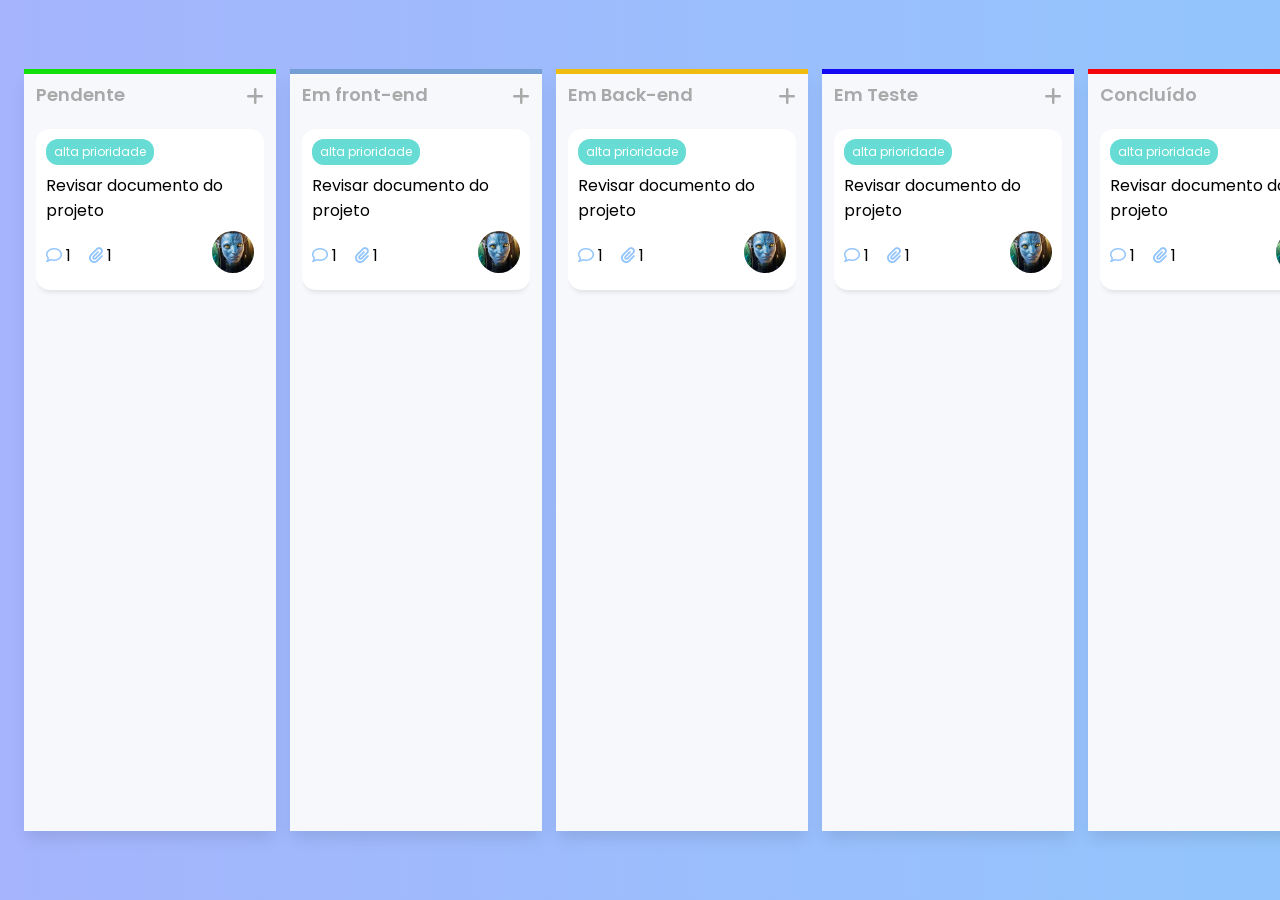
==== index.html @ 414d6d2a "first commit" ====
<!doctype html>
<html
  lang="pt-br
"
>
  <head>
    <meta charset="UTF-8" />
    <meta name="viewport" content="width=device-width, initial-scale=1.0" />
    <link
      rel="stylesheet"
      href="https://cdnjs.cloudflare.com/ajax/libs/font-awesome/6.6.0/css/all.min.css"
      integrity="sha512-Kc323vGBEqzTmouAECnVceyQqyqdsSiqLQISBL29aUW4U/M7pSPA/gEUZQqv1cwx4OnYxTxve5UMg5GT6L4JJg=="
      crossorigin="anonymous"
      referrerpolicy="no-referrer"
    />
    
    <link rel="stylesheet" href="/src/css/style.css" />
    <title>Kanban</title>
  </head>
  <body>
    <main class="kanban">
      <!-- COLUMN 1 -->
      <div class="kanban-column" data-id="1">
        <div class="kanban-title">
          <h2>Pendente</h2>
          <button class="add-card">
            <i class="fa-solid fa-plus"></i>
          </button>
        </div>
        <div class="kanban-cards">
          <div class="kanban-card" draggable="true">
            <div class="badge high">
              <span>alta prioridade</span>
              </div>
              <p class="card-title">Revisar documento do projeto</p>
              <div class="card-infos">
                <div class="card-icons">
                  <p><i class="fa-regular fa-comment"> </i> 1</p>
                  <p><i class="fa-solid fa-paperclip"> </i> 1</p>
                </div>
                <div class="user">
                  <img src="/src/image/images (2).jpeg" alt="avatar" />
                </div>
              </div>
            </div>
          </div>
        </div>
      </div>

      <!-- COLUMN 2 -->
      <div class="kanban-column" data-id="2">
        <div class="kanban-title">
          <h2>Em front-end</h2>
          <button class="add-card">
            <i class="fa-solid fa-plus"></i>
          </button>
        </div>
        <div class="kanban-cards">
          <div class="kanban-card" draggable="true">
            <div class="badge high">
              <span>alta prioridade</span>
              </div>
              <p class="card-title">Revisar documento do projeto</p>
              <div class="card-infos">
                <div class="card-icons">
                  <p><i class="fa-regular fa-comment"> </i> 1</p>
                  <p><i class="fa-solid fa-paperclip"> </i> 1</p>
                </div>
                <div class="user">
                  <img src="/src/image/images (2).jpeg" alt="avatar" />
                </div>
              </div>
            </div>
          </div>
        </div>
      </div>
      <!-- COLUMN 3 -->
      <div class="kanban-column" data-id="3">
        <div class="kanban-title">
          <h2>Em Back-end</h2>
          <button class="add-card">
            <i class="fa-solid fa-plus"></i>
          </button>
        </div>
        <div class="kanban-cards">
          <div class="kanban-card" draggable="true">
            <div class="badge high">
              <span>alta prioridade</span>
              </div>
              <p class="card-title">Revisar documento do projeto</p>
              <div class="card-infos">
                <div class="card-icons">
                  <p><i class="fa-regular fa-comment"> </i> 1</p>
                  <p><i class="fa-solid fa-paperclip"> </i> 1</p>
                </div>
                <div class="user">
                  <img src="/src/image/images (2).jpeg" alt="avatar" />
                </div>
              </div>
            
          </div>
        </div>
      </div>
      <!-- COLUMN 4 -->
      <div class="kanban-column" data-id="4">
        <div class="kanban-title">
          <h2>Em Teste</h2>
          <button class="add-card">
            <i class="fa-solid fa-plus"></i>
          </button>
        </div>
        <div class="kanban-cards">
          <div class="kanban-card" draggable="true">
            <div class="badge high">
              <span>alta prioridade</span>
              </div>
              <p class="card-title">Revisar documento do projeto</p>
              <div class="card-infos">
                <div class="card-icons">
                  <p><i class="fa-regular fa-comment"> </i> 1</p>
                  <p><i class="fa-solid fa-paperclip"> </i> 1</p>
                </div>
                <div class="user">
                  <img src="/src/image/images (2).jpeg" alt="avatar" />
                </div>
              </div>
            
          </div>
        </div>
      </div>
      <!-- COLUMN 5 -->
      <div class="kanban-column" data-id="5">
        <div class="kanban-title">
          <h2>Concluído</h2>
          <button class="add-card">
            <i class="fa-solid fa-plus"></i>
          </button>
        </div>
        <div class="kanban-cards">
          <div class="kanban-card" draggable="true">
            <div class="badge high">
              <span>alta prioridade</span>
              </div>
              <p class="card-title">Revisar documento do projeto</p>
              <div class="card-infos">
                <div class="card-icons">
                  <p><i class="fa-regular fa-comment"> </i> 1</p>
                  <p><i class="fa-solid fa-paperclip"> </i> 1</p>
                </div>
                <div class="user">
                  <img src="/src/image/images (2).jpeg" alt="avatar" />
                </div>
              </div>
            
          </div>
        </div>
      </div>
    </main>
     <script src="/src/javascript/script.js"></script>
  </body>
 
</html>
---- src/css/style.css ----
@import url("https://fonts.googleapis.com/css2?family=Montserrat:ital,wght@0,100..900;1,100..900&family=Playwrite+AT:ital,wght@0,100..400;1,100..400&family=Poppins:ital,wght@0,100;0,200;0,300;0,400;0,500;0,600;0,700;0,800;0,900;1,100;1,200;1,300;1,400;1,500;1,600;1,700;1,800;1,900&display=swap");

* {
  font-family: "Poppins", sans-serif;
  margin: 0;
  padding: 0;
  box-sizing: border-box;
}
body {
  min-height: 100vh;
  display: flex;
  justify-content: center;
  align-items: center;
  background: linear-gradient(90deg, #a5b4fc, #93c5fc);
}
.kanban {
  display: flex;
  gap: 14px;
  padding: 24px;
  width: 100%;
  height: 90vh;
  overflow-x: auto;
}
.kanban-column {
  display: flex;
  flex-direction: column;
  gap: 18px;
  height: 100%;
  overflow-y: auto;
  background-color: #f6f8fc;
  box-shadow: 0px 10px 15px -3px rgba(0, 0, 0, 0.1);
  padding: 12px;
  overflow: hidden;
  position: relative;
  min-width: 252px;
}
.kanban-column::after {
  position: absolute;
  content: "";
  height: 5px;
  width: 100%;
  top: 0;
  left: 0;
}
.kanban-column[data-id="1"]::after {
  background-color: #12e00b;
}
.kanban-column[data-id="2"]::after {
  background-color: #739fd5;
}
.kanban-column[data-id="3"]::after {
  background-color: #f0bc0f;
}
.kanban-column[data-id="4"]::after {
  background-color: #1509f4;
}
.kanban-column[data-id="5"]::after {
  background-color: #f4060a;
}
.kanban-title {
  display: flex;
  justify-content: space-between;
}
.kanban-title h2 {
  font-size: 18px;
  color: darkgrey;
  font-weight: 600;
}
.add-card {
  color: darkgrey;
  font-size: 20px;
  background-color: transparent;
  cursor: pointer;
  border: none;
}
.add-cards {
  display: flex;
  flex-direction: column;
  gap: 8px;
  height: 100%;
  overflow-y: auto;
  overflow-x: hidden;
}
.kanban-cards {
  display: flex;
  flex-direction: column;
  gap: 8px;
  height: 100%;
  overflow-y: auto;
  overflow-x: hidden;
}
.kanban-card {
  display: flex;
  flex-direction: column;
  gap: 8px;
  background-color: #ffff;
  border-radius: 14px;
  padding: 10px;
  box-shadow: 0px 5px 5px -3px rgba(0, 0, 0, 0.1);
  cursor: pointer;
}
.badge {
  color: #ffff;
  background-color: #66dcd4;
  width: fit-content;
  font-size: 12px;
  padding: 4px 8px;
  border-radius: 12px;
}
.bedge.hidge {
  background-color: darkmagenta;
}
.badge.medium {
  background-color: coral;
}
.badge.low {
  background-color: crimson;
}
.card-infos {
  display: flex;
  justify-content: space-between;
  align-items: center;
}
.card-icons {
  display: flex;
  gap: 18px;
}
.card-icons i {
  color: #93c5fc;
}

.user img {
  width: 42px;
  height: 42px;
  border-radius: 100%;
  object-fit: cover;
}
.dragging {
  opacity: 0.5;
}
*::-webkit-scrollbar {
  width: 8px;
}
*::-webkit-scrollbar-track {
  background-color: #f6f8fc;
  border-radius: 8px;
}
*::-webkit-scrollbar-thumb {
  background-color: #a5b4fc;
  border-radius: 20px;
}
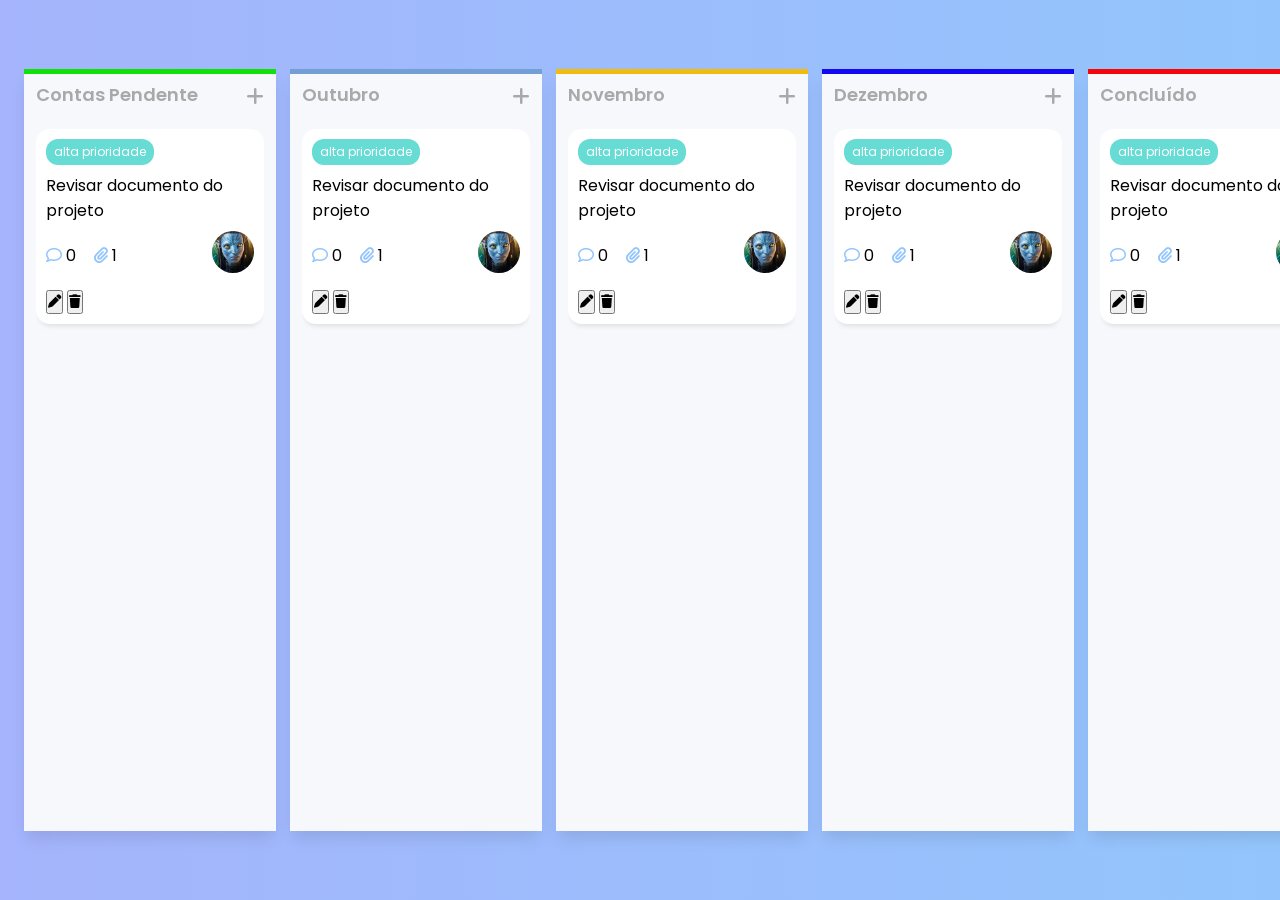
==== commit d37aab13: "Add" ====
--- a/index.html
+++ b/index.html
@@ -22,7 +22,7 @@
       <!-- COLUMN 1 -->
       <div class="kanban-column" data-id="1">
         <div class="kanban-title">
-          <h2>Pendente</h2>
+          <h2>Contas Pendente</h2>
           <button class="add-card">
             <i class="fa-solid fa-plus"></i>
           </button>
@@ -50,7 +50,7 @@
       <!-- COLUMN 2 -->
       <div class="kanban-column" data-id="2">
         <div class="kanban-title">
-          <h2>Em front-end</h2>
+          <h2>Outubro</h2>
           <button class="add-card">
             <i class="fa-solid fa-plus"></i>
           </button>
@@ -77,7 +77,7 @@
       <!-- COLUMN 3 -->
       <div class="kanban-column" data-id="3">
         <div class="kanban-title">
-          <h2>Em Back-end</h2>
+          <h2>Novembro</h2>
           <button class="add-card">
             <i class="fa-solid fa-plus"></i>
           </button>
@@ -104,7 +104,7 @@
       <!-- COLUMN 4 -->
       <div class="kanban-column" data-id="4">
         <div class="kanban-title">
-          <h2>Em Teste</h2>
+          <h2>Dezembro</h2>
           <button class="add-card">
             <i class="fa-solid fa-plus"></i>
           </button>
--- a/src/css/style.css
+++ b/src/css/style.css
@@ -138,6 +138,10 @@
 .dragging {
   opacity: 0.5;
 }
+.cards-hover {
+  background-color: #c2e0b5;
+}
+
 *::-webkit-scrollbar {
   width: 8px;
 }
@@ -149,3 +153,11 @@
   background-color: #a5b4fc;
   border-radius: 20px;
 }
+.card-text {
+  width: 100%;
+  min-height: 80px;
+  border: none;
+  resize: vertical;
+  padding: 5px;
+  box-sizing: border-box;
+}
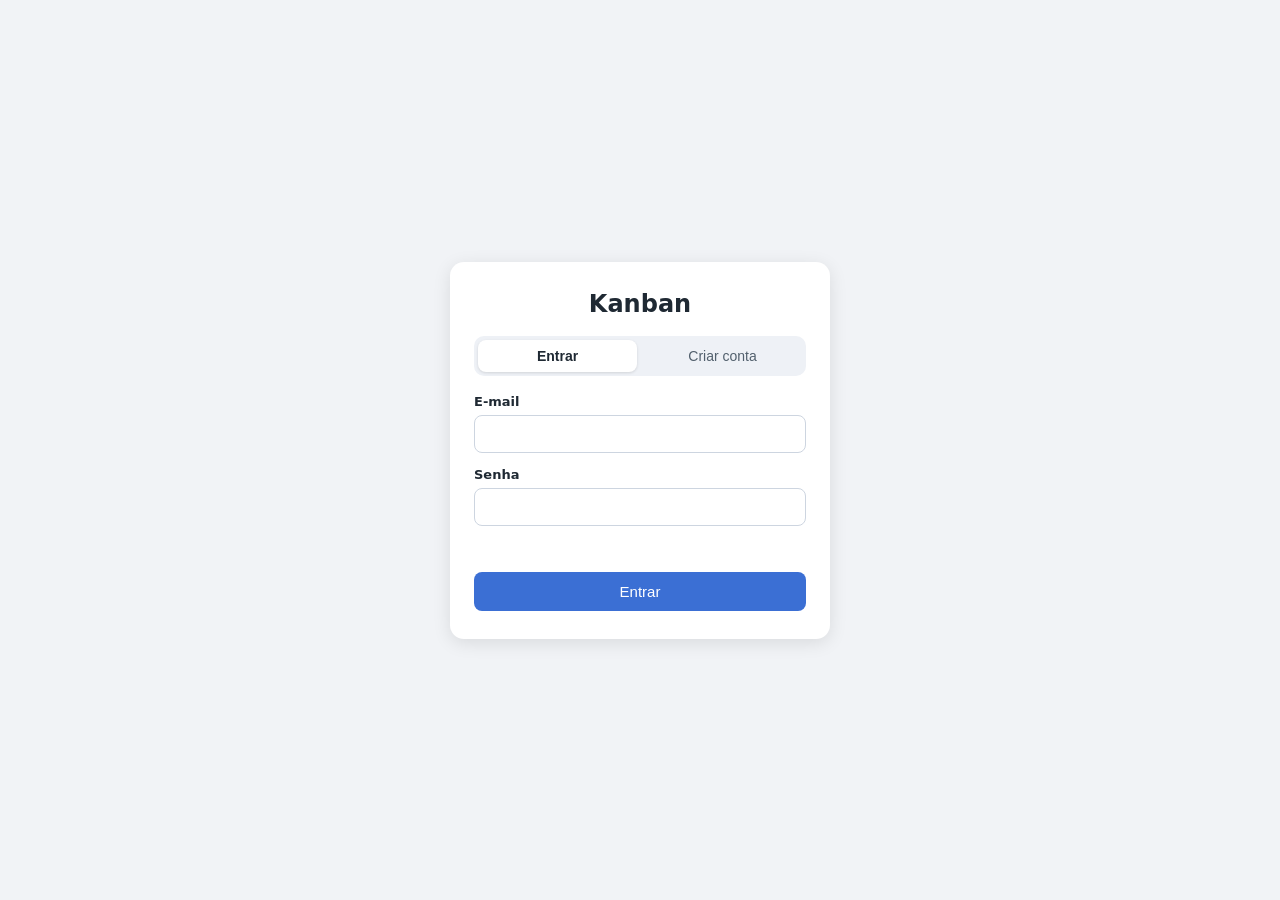
==== commit d1128f71: "login" ====
--- a/index.html
+++ b/index.html
@@ -13,11 +13,14 @@
       crossorigin="anonymous"
       referrerpolicy="no-referrer"
     />
-    
+    <script>
+  if (!localStorage.getItem("kanban-sessao")) location.replace("/login.html");
+</script>
     <link rel="stylesheet" href="/src/css/style.css" />
     <title>Kanban</title>
   </head>
   <body>
+    <button id="btn-sair" type="button">Sair</button>
     <main class="kanban">
       <!-- COLUMN 1 -->
       <div class="kanban-column" data-id="1">
